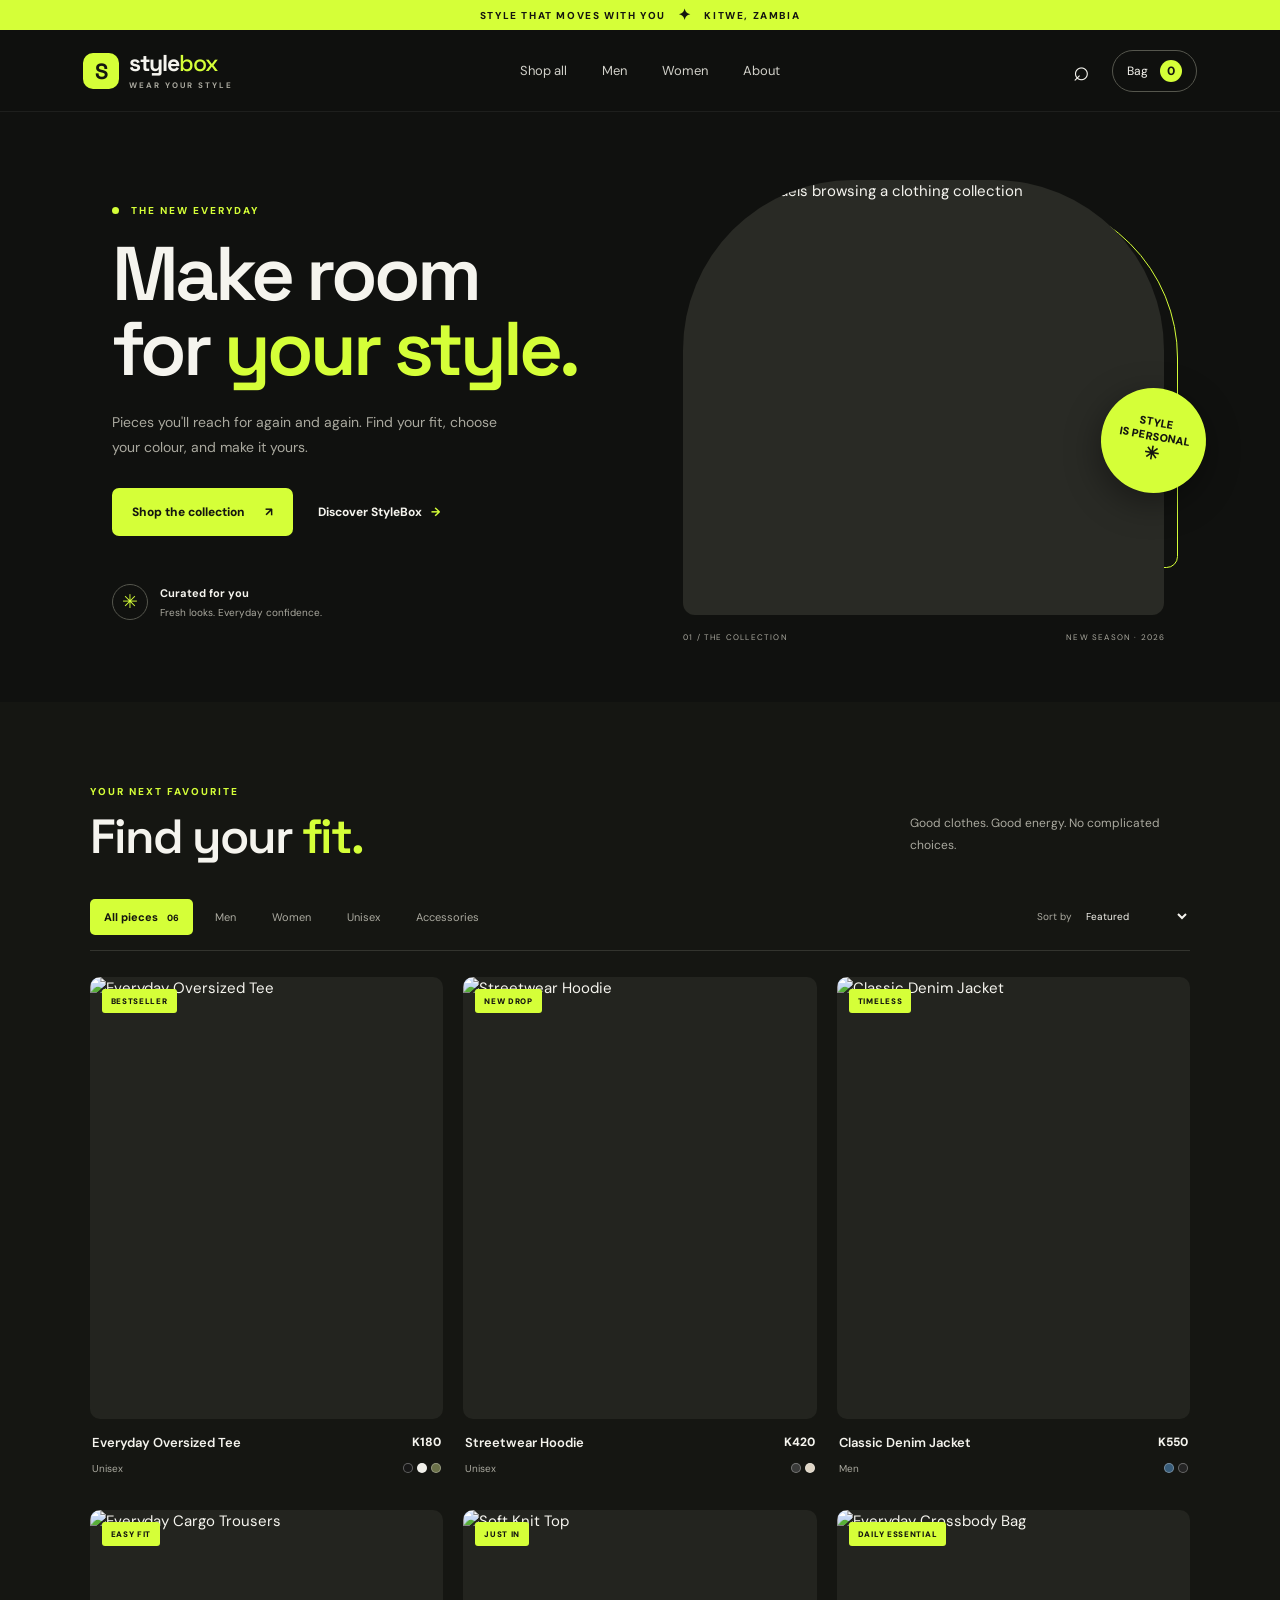
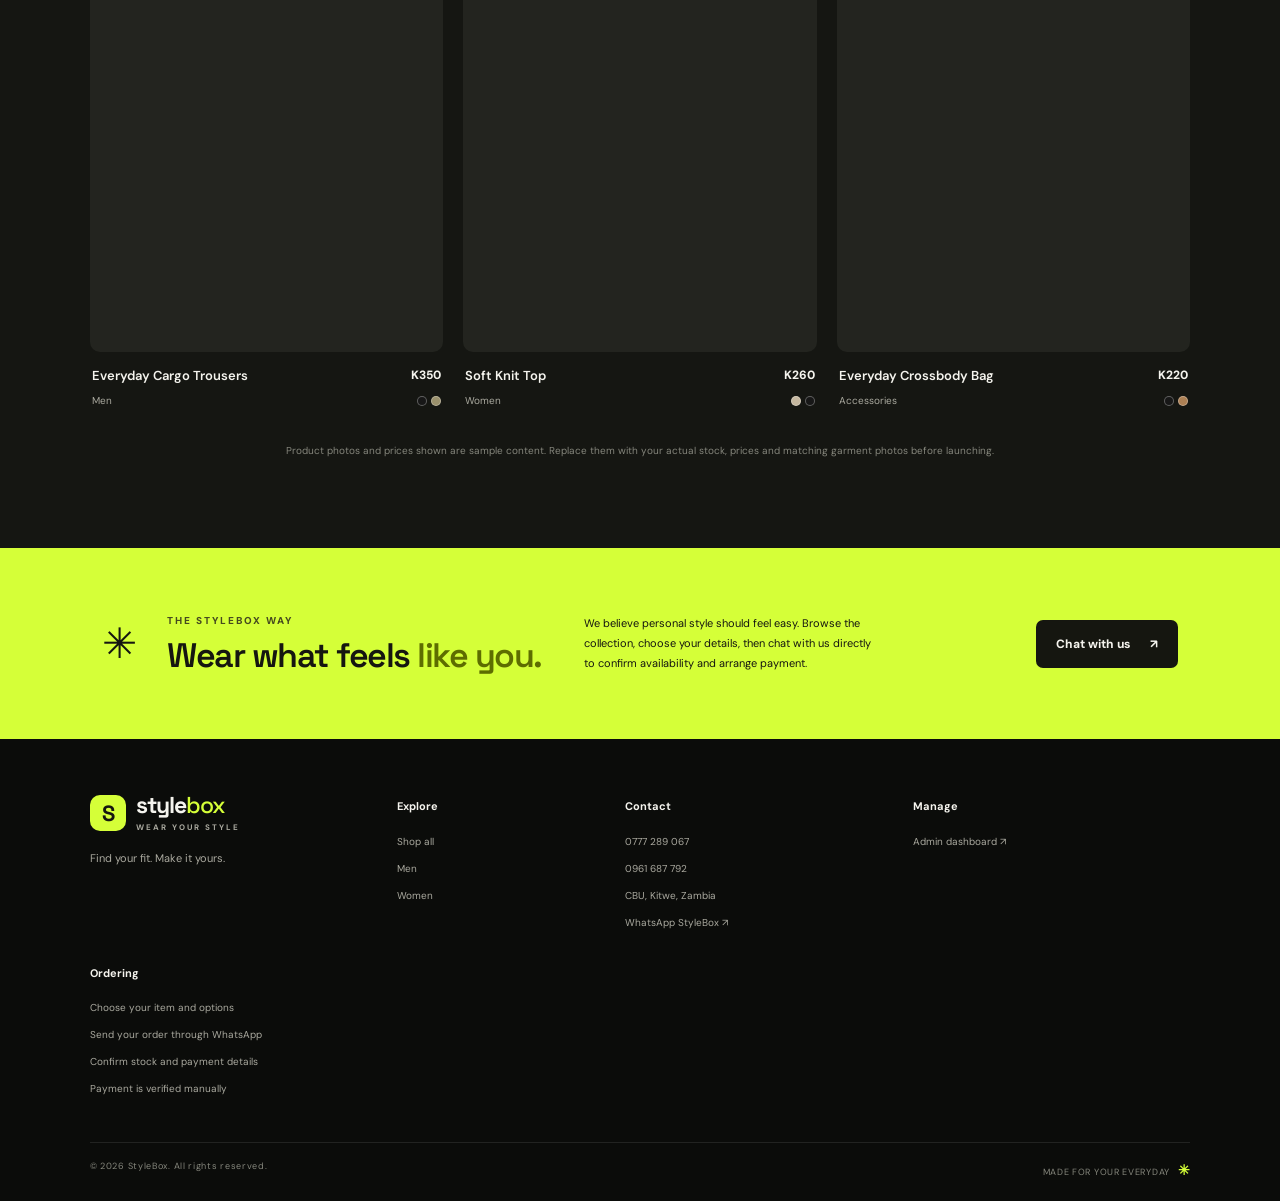
==== index.html @ 1f0d85d8 "Add files via upload" ====
<!DOCTYPE html>
<html lang="en">
<head>
  <meta charset="UTF-8" />
  <meta name="viewport" content="width=device-width, initial-scale=1.0" />
  <meta name="theme-color" content="#10110f" />
  <meta name="description" content="StyleBox — everyday style, carefully selected. Shop clothing in Kitwe, Zambia." />
  <title>StyleBox | Wear Your Style</title>
  <link rel="preconnect" href="https://fonts.googleapis.com" />
  <link rel="preconnect" href="https://fonts.gstatic.com" crossorigin />
  <link href="https://fonts.googleapis.com/css2?family=DM+Sans:wght@400;500;600;700&family=Space+Grotesk:wght@500;600;700&display=swap" rel="stylesheet" />
  <link rel="stylesheet" href="style.css" />
</head>
<body>
  <div class="announcement">STYLE THAT MOVES WITH YOU <span>✦</span> KITWE, ZAMBIA</div>
  <header class="site-header">
    <a class="brand" href="#home" aria-label="StyleBox home"><span class="brand-mark">S</span><span>style<span class="brand-light">box</span><small>WEAR YOUR STYLE</small></span></a>
    <nav class="desktop-nav" aria-label="Main navigation">
      <a href="#shop">Shop all</a><a href="#shop" data-nav-category="Men">Men</a><a href="#shop" data-nav-category="Women">Women</a><a href="#about">About</a>
    </nav>
    <div class="header-actions"><button class="icon-button search-toggle" id="searchToggle" aria-label="Search products">⌕</button><button class="cart-button" id="openCart" aria-label="Open shopping cart">Bag <span id="cartCount">0</span></button><button class="menu-toggle" id="menuToggle" aria-label="Open menu">☰</button></div>
  </header>
  <nav class="mobile-nav" id="mobileNav"><a href="#shop">Shop all</a><a href="#shop" data-nav-category="Men">Men</a><a href="#shop" data-nav-category="Women">Women</a><a href="#about">About</a></nav>

  <main>
    <section class="hero" id="home">
      <div class="hero-copy"><p class="eyebrow"><span></span> THE NEW EVERYDAY</p><h1>Make room<br />for <em>your style.</em></h1><p class="hero-description">Pieces you'll reach for again and again. Find your fit, choose your colour, and make it yours.</p><div class="hero-actions"><a class="button button-primary" href="#shop">Shop the collection <span>↗</span></a><a class="text-link" href="#about">Discover StyleBox <span>→</span></a></div><div class="hero-note"><span class="note-icon">✳</span><span><strong>Curated for you</strong><small>Fresh looks. Everyday confidence.</small></span></div></div>
      <div class="hero-art"><div class="hero-image-main"><img src="https://images.unsplash.com/photo-1483985988355-763728e1935b?auto=format&fit=crop&w=1100&q=85" alt="Fashion models browsing a clothing collection" /></div><div class="hero-sticker">STYLE<br />IS PERSONAL <span>✳</span></div><div class="hero-caption"><span>01 / THE COLLECTION</span><span>NEW SEASON · 2026</span></div></div>
    </section>

    <section class="shop-section section-wrap" id="shop">
      <div class="section-heading"><div><p class="eyebrow">YOUR NEXT FAVOURITE</p><h2>Find your <em>fit.</em></h2></div><p class="section-subtitle">Good clothes. Good energy. No complicated choices.</p></div>
      <div class="shop-tools"><div class="filter-list" id="categoryFilters"><button class="filter-chip active" data-category="All">All pieces <span id="allCount">06</span></button><button class="filter-chip" data-category="Men">Men</button><button class="filter-chip" data-category="Women">Women</button><button class="filter-chip" data-category="Unisex">Unisex</button><button class="filter-chip" data-category="Accessories">Accessories</button></div><label class="sort-control">Sort by <select id="sortSelect"><option value="featured">Featured</option><option value="price-low">Price: low to high</option><option value="price-high">Price: high to low</option><option value="name">Name: A–Z</option></select></label></div>
      <div class="search-panel" id="searchPanel" hidden><label for="searchInput">Search the collection</label><input id="searchInput" type="search" placeholder="Try hoodie, shirt, trousers…" /><button id="closeSearch" class="text-link">Close ×</button></div>
      <div class="products-grid" id="productsGrid" aria-live="polite"></div>
      <div class="empty-state" id="emptyState" hidden><span>⌕</span><h3>No pieces found</h3><p>Try a different search or category.</p><button class="button button-secondary" id="resetFilters">Show all products</button></div>
      <p class="sample-note">Product photos and prices shown are sample content. Replace them with your actual stock, prices and matching garment photos before launching.</p>
    </section>

    <section class="feature-band" id="about"><div class="feature-symbol">✳</div><div><p class="eyebrow">THE STYLEBOX WAY</p><h2>Wear what feels <em>like you.</em></h2></div><p>We believe personal style should feel easy. Browse the collection, choose your details, then chat with us directly to confirm availability and arrange payment.</p><a href="https://wa.me/260777289067" target="_blank" rel="noopener" class="button button-light">Chat with us <span>↗</span></a></section>
  </main>

  <footer class="site-footer"><div class="footer-top"><div><a class="brand footer-brand" href="#home"><span class="brand-mark">S</span><span>style<span class="brand-light">box</span><small>WEAR YOUR STYLE</small></span></a><p class="footer-tagline">Find your fit. Make it yours.</p></div><div class="footer-column"><h3>Explore</h3><a href="#shop">Shop all</a><a href="#shop" data-nav-category="Men">Men</a><a href="#shop" data-nav-category="Women">Women</a></div><div class="footer-column"><h3>Contact</h3><a href="tel:0777289067">0777 289 067</a><a href="tel:0961687792">0961 687 792</a><span>CBU, Kitwe, Zambia</span><a href="https://wa.me/260777289067" target="_blank" rel="noopener">WhatsApp StyleBox ↗</a></div><div class="footer-column"><h3>Manage</h3><a href="admin.html">Admin dashboard ↗</a></div><div class="footer-column"><h3>Ordering</h3><span>Choose your item and options</span><span>Send your order through WhatsApp</span><span>Confirm stock and payment details</span><span>Payment is verified manually</span></div></div><div class="footer-bottom"><span>© <span id="year"></span> StyleBox. All rights reserved.</span><span>MADE FOR YOUR EVERYDAY <b>✳</b></span></div></footer>

  <div class="modal-backdrop" id="productBackdrop" hidden></div>
  <section class="product-modal" id="productModal" role="dialog" aria-modal="true" aria-labelledby="modalProductName" hidden>
    <button class="modal-close" id="closeProduct" aria-label="Close product details">×</button>
    <div class="modal-gallery"><div class="gallery-main"><img id="mainProductImage" src="" alt="" /></div><div class="gallery-thumbnails" id="galleryThumbnails"></div></div>
    <div class="modal-details"><p class="eyebrow" id="modalCategory">STYLEBOX COLLECTION</p><h2 id="modalProductName">Product name</h2><p class="modal-price" id="modalProductPrice">K0</p><p class="modal-description" id="modalProductDescription"></p><div class="option-group"><div class="option-heading"><span>Colour</span><strong id="selectedColourLabel"></strong></div><div class="colour-options" id="colourOptions"></div></div><div class="option-group"><div class="option-heading"><span>Size</span><strong id="selectedSizeLabel"></strong></div><div class="size-options" id="sizeOptions"></div></div><div class="option-group"><div class="option-heading"><span>Quantity</span><strong>Choose quantity</strong></div><div class="quantity-control"><button id="quantityMinus" aria-label="Decrease quantity">−</button><span id="quantityValue">1</span><button id="quantityPlus" aria-label="Increase quantity">+</button></div></div><button class="button button-primary add-to-cart" id="addToCart">Add to bag <span>＋</span></button><p class="detail-help">Need help with sizing or stock? You can confirm details with us on WhatsApp before paying.</p></div>
  </section>

  <div class="cart-backdrop" id="cartBackdrop" hidden></div><aside class="cart-drawer" id="cartDrawer" aria-labelledby="cartTitle" aria-modal="true" role="dialog" hidden><div class="cart-header"><div><p class="eyebrow">YOUR PICKS</p><h2 id="cartTitle">Your bag <span id="drawerCartCount">(0)</span></h2></div><button class="modal-close" id="closeCart" aria-label="Close cart">×</button></div><div class="cart-items" id="cartItems"></div><div class="cart-empty" id="cartEmpty"><span>🛍</span><h3>Your bag is waiting</h3><p>Find something that feels like you.</p><button class="button button-secondary" id="continueShopping">Explore collection</button></div><div class="cart-summary" id="cartSummary" hidden><div class="summary-row"><span>Subtotal</span><strong id="cartSubtotal">K0</strong></div><p>Delivery fees, stock and final amount will be confirmed with you on WhatsApp.</p><button class="button button-primary checkout-button" id="checkoutButton">Checkout on WhatsApp <span>↗</span></button><button class="text-link clear-cart" id="clearCart">Clear bag</button></div></aside>
  <div class="toast" id="toast" role="status" aria-live="polite"></div>
  <script src="https://cdn.jsdelivr.net/npm/@supabase/supabase-js@2"></script>
  <script src="config.js"></script>
  <script src="script.js"></script>
</body>
</html>
---- style.css ----
:root{--bg:#10110f;--panel:#191a17;--panel2:#20211d;--text:#f5f4ee;--muted:#aaa99f;--line:#33342e;--lime:#d5ff38;--ink:#151610;--radius:18px;--font:'DM Sans',sans-serif;--display:'Space Grotesk',sans-serif}*{box-sizing:border-box}html{scroll-behavior:smooth;scroll-padding-top:90px}body{margin:0;background:var(--bg);color:var(--text);font-family:var(--font);font-size:15px;line-height:1.5}body.no-scroll{overflow:hidden}button,input,select{font:inherit}button,a,select{-webkit-tap-highlight-color:transparent}button{cursor:pointer}a{color:inherit;text-decoration:none}.announcement{height:30px;background:var(--lime);color:var(--ink);display:flex;align-items:center;justify-content:center;gap:12px;font-size:10px;font-weight:800;letter-spacing:1.6px}.announcement span{font-size:15px}.site-header{height:82px;padding:0 6.5%;display:flex;align-items:center;justify-content:space-between;border-bottom:1px solid #ffffff10;position:sticky;top:0;background:#10110ff2;backdrop-filter:blur(16px);z-index:20}.brand{display:flex;align-items:center;gap:10px;font-family:var(--display);font-size:23px;font-weight:700;letter-spacing:-1px;line-height:1}.brand-mark{width:36px;height:36px;display:grid;place-items:center;background:var(--lime);color:var(--ink);border-radius:10px;font-size:22px}.brand-light{font-weight:500;color:var(--lime)}.brand small{display:block;font:700 8px var(--font);letter-spacing:2px;color:var(--muted);margin-top:5px}.desktop-nav{display:flex;align-items:center;gap:35px;font-size:13px;color:#d1d0c9}.desktop-nav a:hover,.footer-column a:hover{color:var(--lime)}.header-actions{display:flex;align-items:center;gap:16px}.icon-button,.menu-toggle{border:0;background:none;color:var(--text);font-size:28px}.cart-button{display:flex;align-items:center;gap:12px;background:transparent;color:var(--text);border:1px solid #55564d;border-radius:50px;padding:9px 14px;font-size:12px}.cart-button span{display:grid;place-items:center;width:22px;height:22px;background:var(--lime);color:var(--ink);border-radius:50%;font-weight:800}.menu-toggle{display:none}.mobile-nav{display:none}.hero{min-height:590px;padding:65px 8% 56px;display:grid;grid-template-columns:1fr 1fr;gap:8%;align-items:center;overflow:hidden}.hero-copy{padding-left:2%}.eyebrow{font-size:10px;letter-spacing:2px;font-weight:800;color:var(--lime);margin:0 0 18px}.eyebrow>span{display:inline-block;width:7px;height:7px;background:var(--lime);border-radius:50%;margin-right:8px}.hero h1,.section-heading h2,.feature-band h2{font:600 clamp(46px,6vw,76px)/.99 var(--display);letter-spacing:-4px;margin:0}.hero h1 em,.section-heading h2 em,.feature-band h2 em{font-style:normal;color:var(--lime)}.hero-description{color:var(--muted);font-size:14px;max-width:400px;line-height:1.8;margin:24px 0 28px}.hero-actions{display:flex;align-items:center;gap:25px;flex-wrap:wrap}.button{display:inline-flex;align-items:center;justify-content:center;gap:20px;padding:14px 19px;border-radius:7px;border:1px solid transparent;font-size:12px;font-weight:800;transition:transform .2s,background .2s;color:var(--ink)}.button:hover{transform:translateY(-2px)}.button-primary{background:var(--lime);color:var(--ink)}.button-primary:hover{background:#e3ff83}.button-secondary{border-color:#5c5d53;color:var(--text);background:transparent}.text-link{font-size:12px;font-weight:700;color:var(--text)}.text-link span{color:var(--lime);margin-left:6px}.hero-note{display:flex;align-items:center;gap:12px;margin-top:48px}.note-icon{width:36px;height:36px;border:1px solid #55564d;border-radius:50%;display:grid;place-items:center;color:var(--lime);font-size:19px}.hero-note strong,.hero-note small{display:block}.hero-note strong{font-size:11px}.hero-note small{font-size:10px;color:var(--muted);margin-top:3px}.hero-art{position:relative;max-width:510px;justify-self:center;width:100%;padding:0 14px 28px 0}.hero-image-main{height:435px;border-radius:170px 170px 12px 12px;overflow:hidden;background:#292a25}.hero-image-main img{width:100%;height:100%;object-fit:cover;object-position:center 30%;filter:saturate(.82)}.hero-art:before{content:'';position:absolute;width:65%;height:80%;border:1px solid var(--lime);border-radius:170px 170px 12px 12px;right:0;top:16px;z-index:-1}.hero-sticker{position:absolute;right:-28px;top:45%;background:var(--lime);color:var(--ink);width:105px;height:105px;border-radius:50%;display:grid;place-content:center;text-align:center;font-size:11px;line-height:1.3;font-weight:900;transform:rotate(10deg);box-shadow:0 10px 35px #0006}.hero-sticker span{font-size:18px}.hero-caption{position:absolute;bottom:0;left:0;right:12px;display:flex;justify-content:space-between;font-size:8px;letter-spacing:1.2px;color:var(--muted)}.section-wrap{padding:82px 7% 90px}.shop-section{background:#151612}.section-heading{display:flex;align-items:end;justify-content:space-between;gap:25px}.section-heading .eyebrow{margin-bottom:14px}.section-heading h2,.feature-band h2{font-size:48px;letter-spacing:-2px}.section-subtitle{max-width:280px;color:var(--muted);font-size:12px;line-height:1.8;margin-bottom:4px}.shop-tools{display:flex;align-items:center;justify-content:space-between;gap:20px;margin:38px 0 26px;padding-bottom:15px;border-bottom:1px solid var(--line)}.filter-list{display:flex;gap:8px;flex-wrap:wrap}.filter-chip{border:1px solid transparent;background:transparent;color:var(--muted);padding:9px 13px;border-radius:5px;font-size:11px}.filter-chip.active,.filter-chip:hover{background:var(--lime);color:var(--ink);font-weight:800}.filter-chip span{margin-left:6px;font-size:9px}.sort-control{font-size:10px;color:var(--muted);white-space:nowrap}.sort-control select{background:transparent;color:var(--text);border:0;padding:7px;outline:none;max-width:150px}.sort-control option{background:var(--panel)}.search-panel{display:flex;align-items:center;gap:12px;margin:0 0 24px;padding:14px;background:var(--panel);border-radius:8px}.search-panel label{font-size:11px;color:var(--muted)}.search-panel input{flex:1;min-width:0;background:transparent;border:0;border-bottom:1px solid var(--line);padding:9px;color:var(--text);outline:none}.products-grid{display:grid;grid-template-columns:repeat(3,minmax(0,1fr));gap:34px 20px}.product-card{min-width:0;cursor:pointer;outline:none}.product-image-wrap{position:relative;aspect-ratio:4/5;background:#23241f;border-radius:10px;overflow:hidden}.product-image-wrap img{width:100%;height:100%;object-fit:cover;transition:transform .5s;display:block}.product-card:hover .product-image-wrap img,.product-card:focus-visible .product-image-wrap img{transform:scale(1.04)}.product-tag{position:absolute;top:12px;left:12px;background:var(--lime);color:var(--ink);padding:6px 9px;font-size:8px;letter-spacing:.7px;font-weight:900;border-radius:3px}.quick-add{position:absolute;bottom:12px;left:12px;right:12px;padding:11px;border:0;background:#10110fee;color:var(--text);border-radius:5px;font-size:11px;font-weight:800;opacity:0;transform:translateY(8px);transition:.2s}.product-card:hover .quick-add,.product-card:focus-visible .quick-add{opacity:1;transform:none}.product-info{padding:14px 2px 0}.product-title-line{display:flex;align-items:start;justify-content:space-between;gap:12px}.product-title-line h3{font-size:13px;font-weight:600;margin:0}.product-price{font-size:12px;font-weight:800;white-space:nowrap}.product-meta{display:flex;align-items:center;justify-content:space-between;color:var(--muted);font-size:10px;margin-top:8px}.swatch-preview{display:flex;gap:4px}.mini-swatch{width:10px;height:10px;border-radius:50%;border:1px solid #ffffff50}.sample-note{font-size:10px;color:#85867c;text-align:center;margin:35px 0 0}.empty-state{text-align:center;padding:70px 10px}.empty-state>span{font-size:38px;color:var(--lime)}.empty-state h3{margin:10px 0 0}.empty-state p{color:var(--muted);font-size:12px}.feature-band{padding:55px 8%;display:grid;grid-template-columns:auto 1.1fr 1.2fr auto;align-items:center;gap:30px;background:var(--lime);color:var(--ink)}.feature-symbol{font-size:42px}.feature-band .eyebrow{color:#464b1f;margin-bottom:10px}.feature-band h2{font-size:34px;line-height:1.08;letter-spacing:-1.5px}.feature-band h2 em{color:#5d6d00}.feature-band>p{font-size:11px;line-height:1.8;max-width:300px}.button-light{background:var(--ink);color:var(--text);white-space:nowrap}.site-footer{padding:55px 7% 20px;background:#0b0c0a}.footer-top{display:grid;grid-template-columns:1.4fr 1fr 1.3fr 1.4fr;gap:30px;padding-bottom:45px}.footer-tagline{font-size:11px;color:var(--muted);margin-top:18px}.footer-column{display:flex;flex-direction:column;align-items:flex-start;gap:10px}.footer-column h3{font-size:11px;margin:4px 0 8px}.footer-column a,.footer-column span{font-size:10px;color:var(--muted);line-height:1.7}.footer-bottom{border-top:1px solid #ffffff18;padding-top:17px;display:flex;justify-content:space-between;gap:12px;font-size:9px;color:#85867c;letter-spacing:.7px}.footer-bottom b{color:var(--lime);font-size:14px;margin-left:5px}.modal-backdrop,.cart-backdrop{position:fixed;inset:0;background:#000b;backdrop-filter:blur(4px);z-index:40}.product-modal{position:fixed;z-index:41;top:50%;left:50%;transform:translate(-50%,-50%);width:min(930px,calc(100% - 34px));max-height:90vh;overflow:auto;display:grid;grid-template-columns:1fr .9fr;gap:35px;padding:28px;background:var(--panel);border:1px solid #ffffff16;border-radius:15px;box-shadow:0 25px 100px #0009}.modal-close{width:34px;height:34px;border:1px solid var(--line);border-radius:50%;background:#11120f;color:var(--text);font-size:23px;display:grid;place-items:center;line-height:1}.product-modal>.modal-close{position:absolute;right:14px;top:14px;z-index:2}.modal-gallery{min-width:0}.gallery-main{height:420px;border-radius:8px;overflow:hidden;background:#262720}.gallery-main img{width:100%;height:100%;object-fit:cover}.gallery-thumbnails{display:flex;gap:8px;margin-top:10px;overflow:auto}.gallery-thumb{width:65px;height:76px;flex:0 0 auto;border:2px solid transparent;padding:0;border-radius:5px;overflow:hidden;background:#252620}.gallery-thumb.active{border-color:var(--lime)}.gallery-thumb img{width:100%;height:100%;object-fit:cover}.modal-details{padding:22px 8px 10px 0}.modal-details .eyebrow{margin-bottom:12px}.modal-details h2{font:600 31px/1.1 var(--display);letter-spacing:-1px;margin:0 35px 10px 0}.modal-price{font-size:19px;font-weight:800;margin:0 0 14px}.modal-description{font-size:11px;line-height:1.8;color:var(--muted);margin-bottom:24px}.option-group{margin:20px 0}.option-heading{display:flex;justify-content:space-between;gap:10px;margin-bottom:10px;font-size:11px}.option-heading strong{font-size:10px;color:var(--muted);font-weight:500}.colour-options,.size-options{display:flex;gap:8px;flex-wrap:wrap}.colour-choice{width:30px;height:30px;border-radius:50%;border:2px solid var(--panel);outline:1px solid transparent;position:relative}.colour-choice.active{outline-color:var(--lime)}.colour-choice.active:after{content:'✓';position:absolute;inset:0;display:grid;place-items:center;font-size:12px;color:white;text-shadow:0 1px 3px #000}.size-choice{min-width:39px;height:35px;padding:0 9px;border:1px solid var(--line);border-radius:4px;background:transparent;color:var(--text);font-size:11px}.size-choice.active,.size-choice:hover{background:var(--lime);color:var(--ink);border-color:var(--lime);font-weight:800}.quantity-control{display:flex;align-items:center;gap:20px;width:max-content;border:1px solid var(--line);border-radius:5px;padding:4px 8px}.quantity-control button{background:transparent;color:var(--text);border:0;width:25px;height:25px;font-size:19px}.quantity-control span{font-size:12px;min-width:14px;text-align:center}.add-to-cart{width:100%;margin-top:6px}.detail-help{font-size:10px;color:var(--muted);line-height:1.7}.cart-backdrop{z-index:44}.cart-drawer{position:fixed;right:0;top:0;bottom:0;z-index:45;width:min(440px,100%);background:var(--panel);display:flex;flex-direction:column;padding:26px 24px;box-shadow:-15px 0 60px #0007}.cart-header{display:flex;align-items:center;justify-content:space-between;padding-bottom:20px;border-bottom:1px solid var(--line)}.cart-header .eyebrow{margin-bottom:5px}.cart-header h2{font:600 25px var(--display);margin:0}.cart-header h2 span{font:400 13px var(--font);color:var(--muted)}.cart-items{overflow:auto;flex:1}.cart-line{display:grid;grid-template-columns:76px 1fr auto;gap:13px;padding:17px 0;border-bottom:1px solid var(--line)}.cart-line img{width:76px;height:92px;object-fit:cover;border-radius:5px;background:#282922}.cart-line h3{font-size:12px;margin:3px 0 5px}.cart-line p{font-size:10px;color:var(--muted);margin:3px 0}.cart-line .line-price{font-size:11px;font-weight:800;white-space:nowrap}.cart-line-controls{display:flex;align-items:center;gap:9px;margin-top:9px}.cart-line-controls button{border:1px solid var(--line);background:transparent;color:var(--text);border-radius:4px;width:24px;height:24px}.cart-line-controls span{font-size:10px}.remove-item{background:none!important;border:0!important;color:#e9a09a!important;text-decoration:underline;font-size:9px!important;width:auto!important}.cart-empty{margin:auto;text-align:center}.cart-empty>span{font-size:38px}.cart-empty h3{margin:10px 0}.cart-empty p{font-size:11px;color:var(--muted);margin-bottom:22px}.cart-summary{border-top:1px solid var(--line);padding-top:18px}.summary-row{display:flex;justify-content:space-between;font-size:13px}.summary-row strong{font-size:16px}.cart-summary>p{font-size:10px;line-height:1.7;color:var(--muted)}.checkout-button{width:100%;margin-top:8px}.clear-cart{display:block;margin:15px auto 0;color:var(--muted)}.toast{position:fixed;z-index:70;bottom:24px;left:50%;transform:translate(-50%,20px);background:var(--lime);color:var(--ink);font-size:12px;font-weight:800;padding:12px 18px;border-radius:6px;opacity:0;pointer-events:none;transition:.25s;box-shadow:0 8px 30px #0005;max-width:calc(100% - 30px);text-align:center}.toast.show{opacity:1;transform:translate(-50%,0)}[hidden]{display:none!important}
@media(min-width:1200px){.products-grid{grid-template-columns:repeat(3,minmax(0,1fr))}.hero{padding-left:max(8%,calc((100vw - 1200px)/2));padding-right:max(8%,calc((100vw - 1200px)/2))}}@media(max-width:900px){.site-header{padding:0 4%}.hero{padding:55px 6%;gap:5%}.hero h1{font-size:59px}.hero-image-main{height:380px}.products-grid{grid-template-columns:repeat(2,minmax(0,1fr));gap:27px 16px}.feature-band{grid-template-columns:auto 1fr;gap:18px}.feature-band>p{grid-column:2}.feature-band .button{grid-column:2;justify-self:start}.footer-top{grid-template-columns:repeat(2,minmax(0,1fr));row-gap:35px}.product-modal{gap:22px;padding:20px}.gallery-main{height:350px}.modal-details{padding-top:25px}}@media(max-width:640px){.announcement{font-size:8px;letter-spacing:1px}.site-header{height:70px}.desktop-nav{display:none}.menu-toggle{display:block;font-size:22px}.header-actions{gap:10px}.brand{font-size:21px}.brand-mark{width:32px;height:32px}.mobile-nav{position:sticky;top:70px;z-index:19;background:#171814;border-bottom:1px solid var(--line);padding:12px 5%;gap:20px;overflow-x:auto;white-space:nowrap}.mobile-nav.open{display:flex}.mobile-nav a{font-size:12px;color:var(--muted)}.hero{grid-template-columns:1fr;padding:50px 7% 35px;gap:42px}.hero-copy{padding:0}.hero h1{font-size:clamp(53px,14vw,72px);letter-spacing:-3px}.hero-description{font-size:13px;max-width:350px}.hero-note{margin-top:32px}.hero-art{width:90%;max-width:400px}.hero-image-main{height:350px}.hero-sticker{right:-24px;width:86px;height:86px;font-size:9px}.section-wrap{padding:58px 5% 65px}.section-heading{align-items:start;flex-direction:column;gap:12px}.section-heading h2{font-size:43px}.section-subtitle{margin:0}.shop-tools{align-items:flex-start;flex-direction:column;margin-top:28px}.filter-list{gap:4px}.filter-chip{padding:8px 10px;font-size:10px}.sort-control{align-self:flex-end}.products-grid{gap:24px 11px}.product-image-wrap{border-radius:7px}.product-tag{top:7px;left:7px;padding:5px 6px;font-size:7px}.quick-add{opacity:1;transform:none;bottom:7px;left:7px;right:7px;padding:8px;font-size:9px}.product-info{padding-top:10px}.product-title-line{gap:5px;flex-direction:column}.product-title-line h3{font-size:12px}.product-price{font-size:11px}.product-meta{font-size:9px;gap:5px}.feature-band{padding:38px 7%;grid-template-columns:auto 1fr;gap:14px}.feature-symbol{font-size:32px}.feature-band h2{font-size:28px}.feature-band>p{grid-column:1/-1;margin:4px 0}.feature-band .button{grid-column:1/-1}.site-footer{padding:42px 6% 18px}.footer-top{gap:30px 18px}.footer-brand{font-size:21px}.footer-bottom{font-size:8px;flex-direction:column}.product-modal{grid-template-columns:1fr;gap:12px;top:50%;max-height:92vh;padding:16px;width:calc(100% - 20px)}.modal-gallery{padding-top:26px}.gallery-main{height:min(38vh,310px)}.gallery-thumbnails{margin-top:7px}.gallery-thumb{width:52px;height:60px}.modal-details{padding:8px 2px 3px}.modal-details h2{font-size:25px}.modal-description{margin-bottom:15px}.option-group{margin:14px 0}.product-modal>.modal-close{top:10px;right:10px}.search-panel{flex-wrap:wrap}.search-panel label{width:100%}.search-panel input{flex-basis:65%}}@media(prefers-reduced-motion:reduce){*,*::before,*::after{scroll-behavior:auto!important;transition:none!important}}
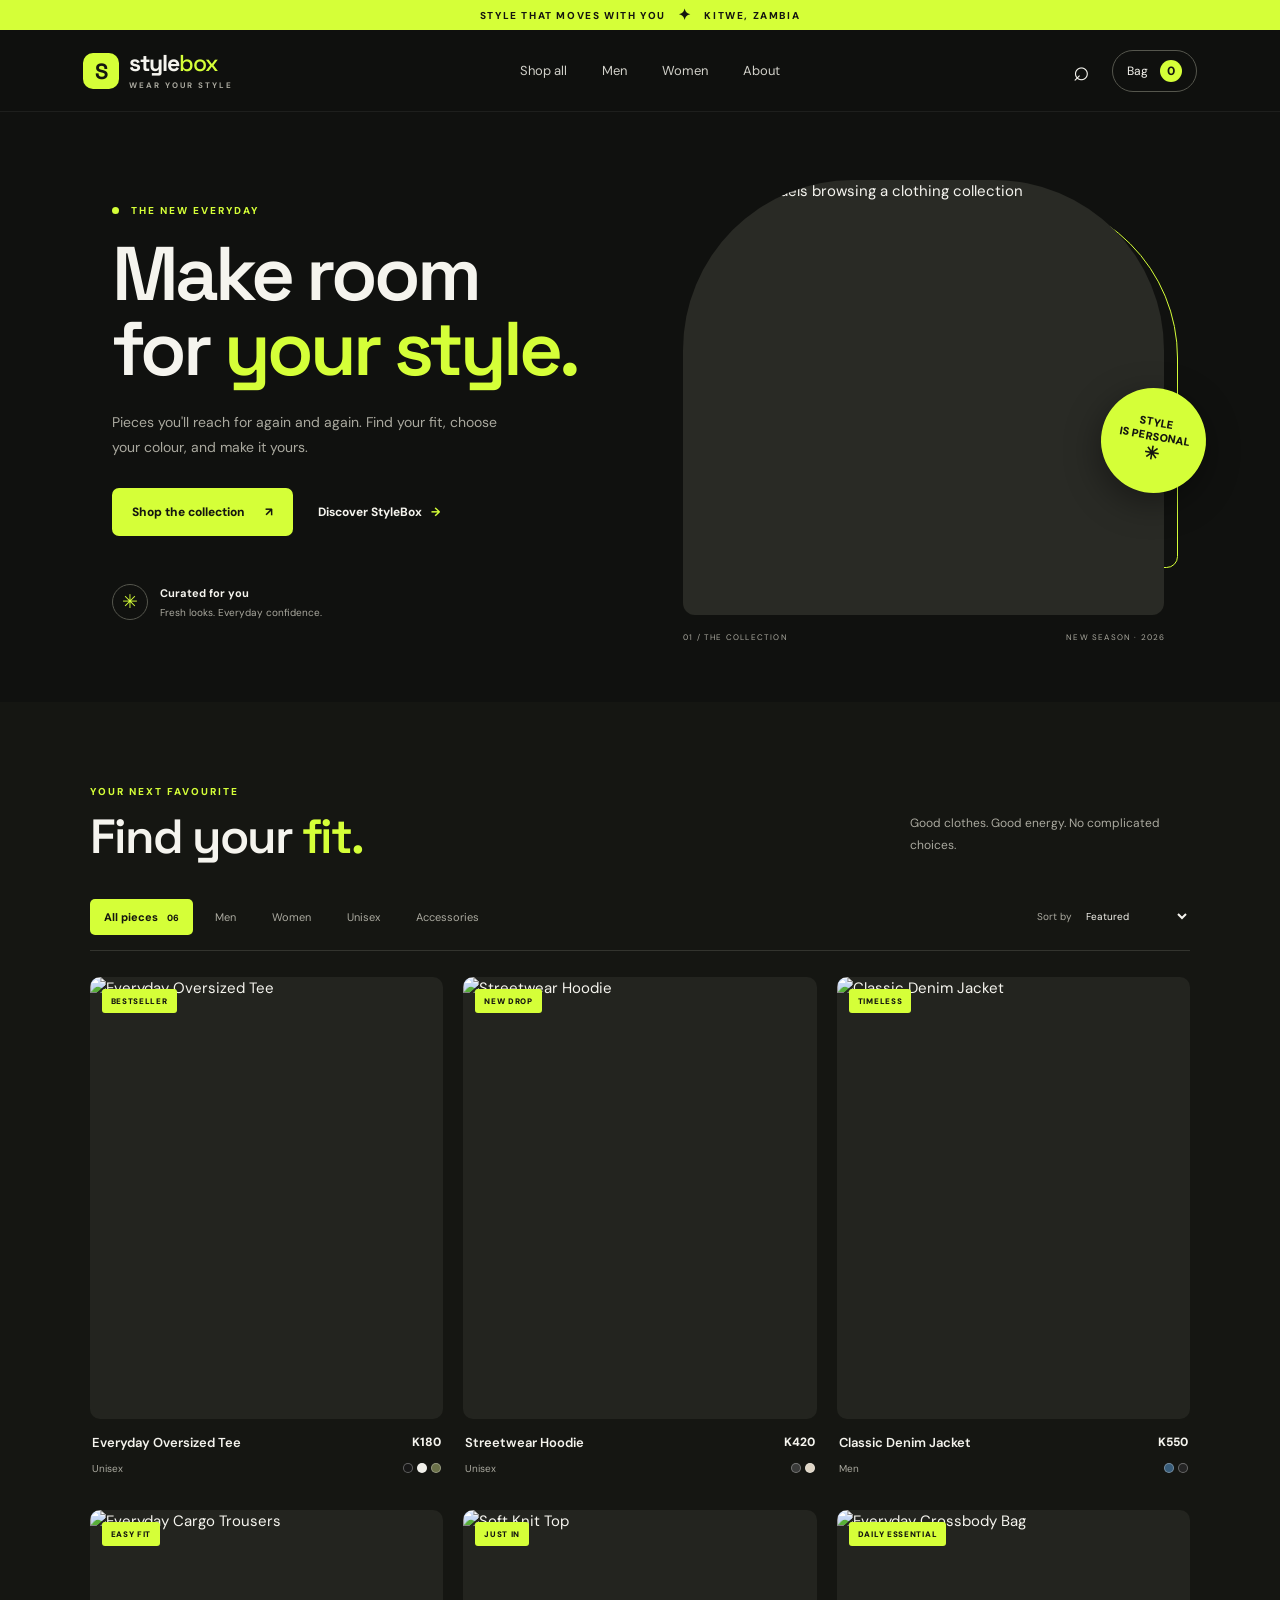
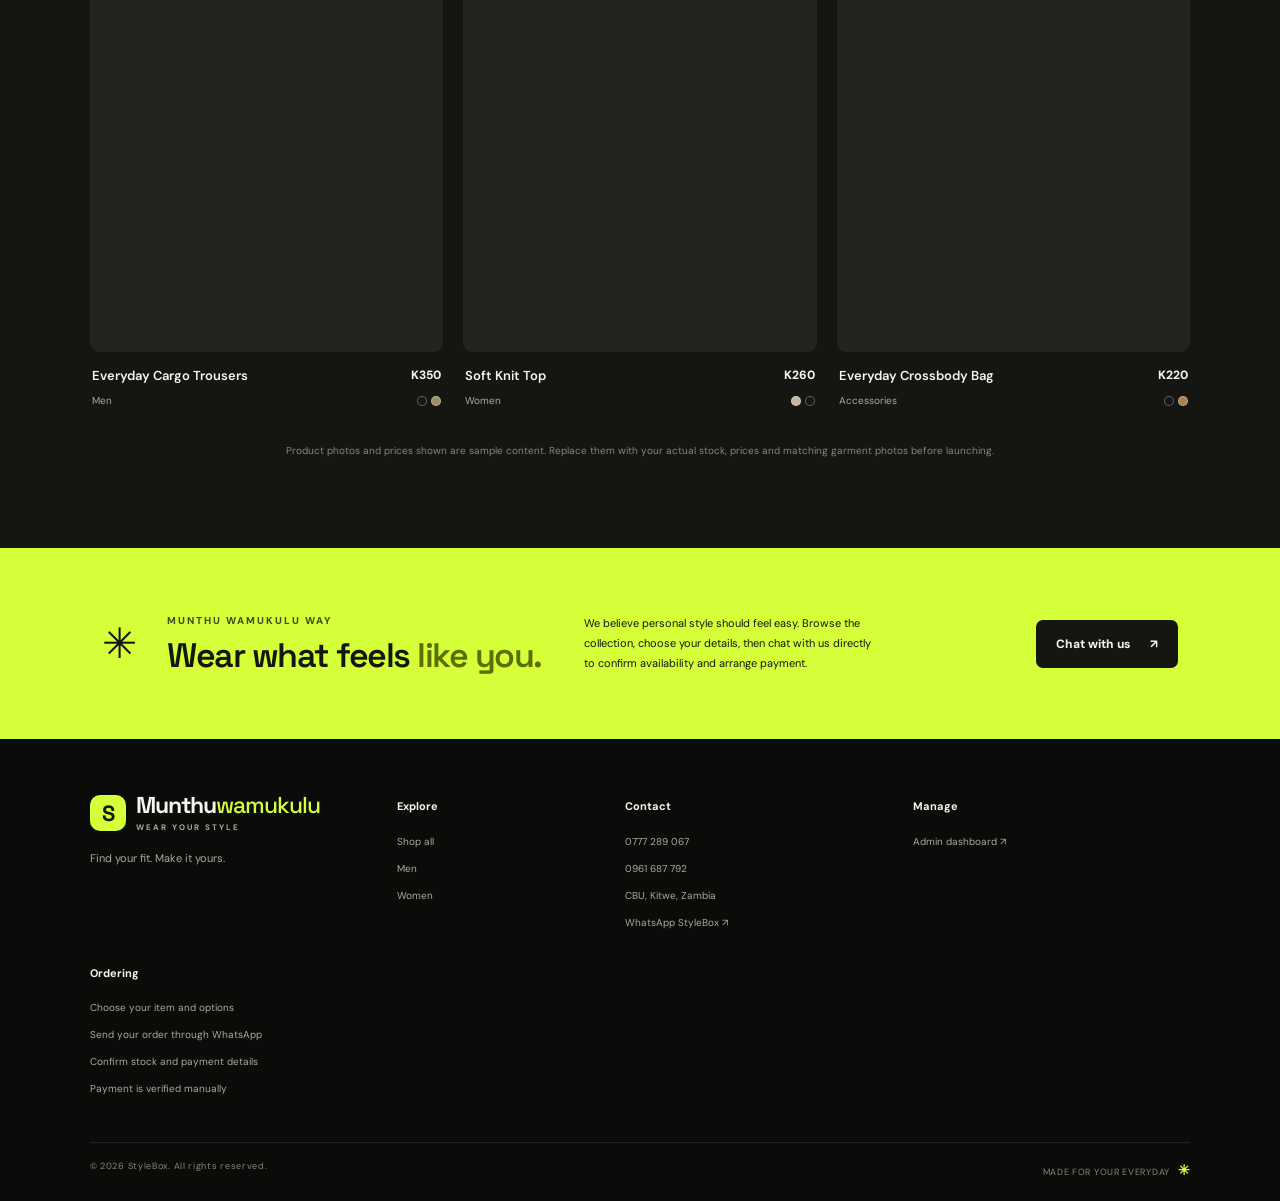
==== commit 2fe25b13: "Update site branding and descriptions" ====
--- a/index.html
+++ b/index.html
@@ -4,8 +4,8 @@
   <meta charset="UTF-8" />
   <meta name="viewport" content="width=device-width, initial-scale=1.0" />
   <meta name="theme-color" content="#10110f" />
-  <meta name="description" content="StyleBox — everyday style, carefully selected. Shop clothing in Kitwe, Zambia." />
-  <title>StyleBox | Wear Your Style</title>
+  <meta name="description" content="Munthu wamukulu — everyday style, carefully selected. Shop clothing in Kitwe, Zambia." />
+  <title>Munthu wamukulu| Wear Your Style</title>
   <link rel="preconnect" href="https://fonts.googleapis.com" />
   <link rel="preconnect" href="https://fonts.gstatic.com" crossorigin />
   <link href="https://fonts.googleapis.com/css2?family=DM+Sans:wght@400;500;600;700&family=Space+Grotesk:wght@500;600;700&display=swap" rel="stylesheet" />
@@ -37,16 +37,16 @@
       <p class="sample-note">Product photos and prices shown are sample content. Replace them with your actual stock, prices and matching garment photos before launching.</p>
     </section>
 
-    <section class="feature-band" id="about"><div class="feature-symbol">✳</div><div><p class="eyebrow">THE STYLEBOX WAY</p><h2>Wear what feels <em>like you.</em></h2></div><p>We believe personal style should feel easy. Browse the collection, choose your details, then chat with us directly to confirm availability and arrange payment.</p><a href="https://wa.me/260777289067" target="_blank" rel="noopener" class="button button-light">Chat with us <span>↗</span></a></section>
+    <section class="feature-band" id="about"><div class="feature-symbol">✳</div><div><p class="eyebrow">MUNTHU WAMUKULU WAY</p><h2>Wear what feels <em>like you.</em></h2></div><p>We believe personal style should feel easy. Browse the collection, choose your details, then chat with us directly to confirm availability and arrange payment.</p><a href="https://wa.me/260777289067" target="_blank" rel="noopener" class="button button-light">Chat with us <span>↗</span></a></section>
   </main>
 
-  <footer class="site-footer"><div class="footer-top"><div><a class="brand footer-brand" href="#home"><span class="brand-mark">S</span><span>style<span class="brand-light">box</span><small>WEAR YOUR STYLE</small></span></a><p class="footer-tagline">Find your fit. Make it yours.</p></div><div class="footer-column"><h3>Explore</h3><a href="#shop">Shop all</a><a href="#shop" data-nav-category="Men">Men</a><a href="#shop" data-nav-category="Women">Women</a></div><div class="footer-column"><h3>Contact</h3><a href="tel:0777289067">0777 289 067</a><a href="tel:0961687792">0961 687 792</a><span>CBU, Kitwe, Zambia</span><a href="https://wa.me/260777289067" target="_blank" rel="noopener">WhatsApp StyleBox ↗</a></div><div class="footer-column"><h3>Manage</h3><a href="admin.html">Admin dashboard ↗</a></div><div class="footer-column"><h3>Ordering</h3><span>Choose your item and options</span><span>Send your order through WhatsApp</span><span>Confirm stock and payment details</span><span>Payment is verified manually</span></div></div><div class="footer-bottom"><span>© <span id="year"></span> StyleBox. All rights reserved.</span><span>MADE FOR YOUR EVERYDAY <b>✳</b></span></div></footer>
+  <footer class="site-footer"><div class="footer-top"><div><a class="brand footer-brand" href="#home"><span class="brand-mark">S</span><span>Munthu<span class="brand-light">wamukulu</span><small>WEAR YOUR STYLE</small></span></a><p class="footer-tagline">Find your fit. Make it yours.</p></div><div class="footer-column"><h3>Explore</h3><a href="#shop">Shop all</a><a href="#shop" data-nav-category="Men">Men</a><a href="#shop" data-nav-category="Women">Women</a></div><div class="footer-column"><h3>Contact</h3><a href="tel:0777289067">0777 289 067</a><a href="tel:0961687792">0961 687 792</a><span>CBU, Kitwe, Zambia</span><a href="https://wa.me/260777289067" target="_blank" rel="noopener">WhatsApp StyleBox ↗</a></div><div class="footer-column"><h3>Manage</h3><a href="admin.html">Admin dashboard ↗</a></div><div class="footer-column"><h3>Ordering</h3><span>Choose your item and options</span><span>Send your order through WhatsApp</span><span>Confirm stock and payment details</span><span>Payment is verified manually</span></div></div><div class="footer-bottom"><span>© <span id="year"></span> StyleBox. All rights reserved.</span><span>MADE FOR YOUR EVERYDAY <b>✳</b></span></div></footer>
 
   <div class="modal-backdrop" id="productBackdrop" hidden></div>
   <section class="product-modal" id="productModal" role="dialog" aria-modal="true" aria-labelledby="modalProductName" hidden>
     <button class="modal-close" id="closeProduct" aria-label="Close product details">×</button>
     <div class="modal-gallery"><div class="gallery-main"><img id="mainProductImage" src="" alt="" /></div><div class="gallery-thumbnails" id="galleryThumbnails"></div></div>
-    <div class="modal-details"><p class="eyebrow" id="modalCategory">STYLEBOX COLLECTION</p><h2 id="modalProductName">Product name</h2><p class="modal-price" id="modalProductPrice">K0</p><p class="modal-description" id="modalProductDescription"></p><div class="option-group"><div class="option-heading"><span>Colour</span><strong id="selectedColourLabel"></strong></div><div class="colour-options" id="colourOptions"></div></div><div class="option-group"><div class="option-heading"><span>Size</span><strong id="selectedSizeLabel"></strong></div><div class="size-options" id="sizeOptions"></div></div><div class="option-group"><div class="option-heading"><span>Quantity</span><strong>Choose quantity</strong></div><div class="quantity-control"><button id="quantityMinus" aria-label="Decrease quantity">−</button><span id="quantityValue">1</span><button id="quantityPlus" aria-label="Increase quantity">+</button></div></div><button class="button button-primary add-to-cart" id="addToCart">Add to bag <span>＋</span></button><p class="detail-help">Need help with sizing or stock? You can confirm details with us on WhatsApp before paying.</p></div>
+    <div class="modal-details"><p class="eyebrow" id="modalCategory">MUNTHU WAMUKULU COLLECTION</p><h2 id="modalProductName">Product name</h2><p class="modal-price" id="modalProductPrice">K0</p><p class="modal-description" id="modalProductDescription"></p><div class="option-group"><div class="option-heading"><span>Colour</span><strong id="selectedColourLabel"></strong></div><div class="colour-options" id="colourOptions"></div></div><div class="option-group"><div class="option-heading"><span>Size</span><strong id="selectedSizeLabel"></strong></div><div class="size-options" id="sizeOptions"></div></div><div class="option-group"><div class="option-heading"><span>Quantity</span><strong>Choose quantity</strong></div><div class="quantity-control"><button id="quantityMinus" aria-label="Decrease quantity">−</button><span id="quantityValue">1</span><button id="quantityPlus" aria-label="Increase quantity">+</button></div></div><button class="button button-primary add-to-cart" id="addToCart">Add to bag <span>＋</span></button><p class="detail-help">Need help with sizing or stock? You can confirm details with us on WhatsApp before paying.</p></div>
   </section>
 
   <div class="cart-backdrop" id="cartBackdrop" hidden></div><aside class="cart-drawer" id="cartDrawer" aria-labelledby="cartTitle" aria-modal="true" role="dialog" hidden><div class="cart-header"><div><p class="eyebrow">YOUR PICKS</p><h2 id="cartTitle">Your bag <span id="drawerCartCount">(0)</span></h2></div><button class="modal-close" id="closeCart" aria-label="Close cart">×</button></div><div class="cart-items" id="cartItems"></div><div class="cart-empty" id="cartEmpty"><span>🛍</span><h3>Your bag is waiting</h3><p>Find something that feels like you.</p><button class="button button-secondary" id="continueShopping">Explore collection</button></div><div class="cart-summary" id="cartSummary" hidden><div class="summary-row"><span>Subtotal</span><strong id="cartSubtotal">K0</strong></div><p>Delivery fees, stock and final amount will be confirmed with you on WhatsApp.</p><button class="button button-primary checkout-button" id="checkoutButton">Checkout on WhatsApp <span>↗</span></button><button class="text-link clear-cart" id="clearCart">Clear bag</button></div></aside>
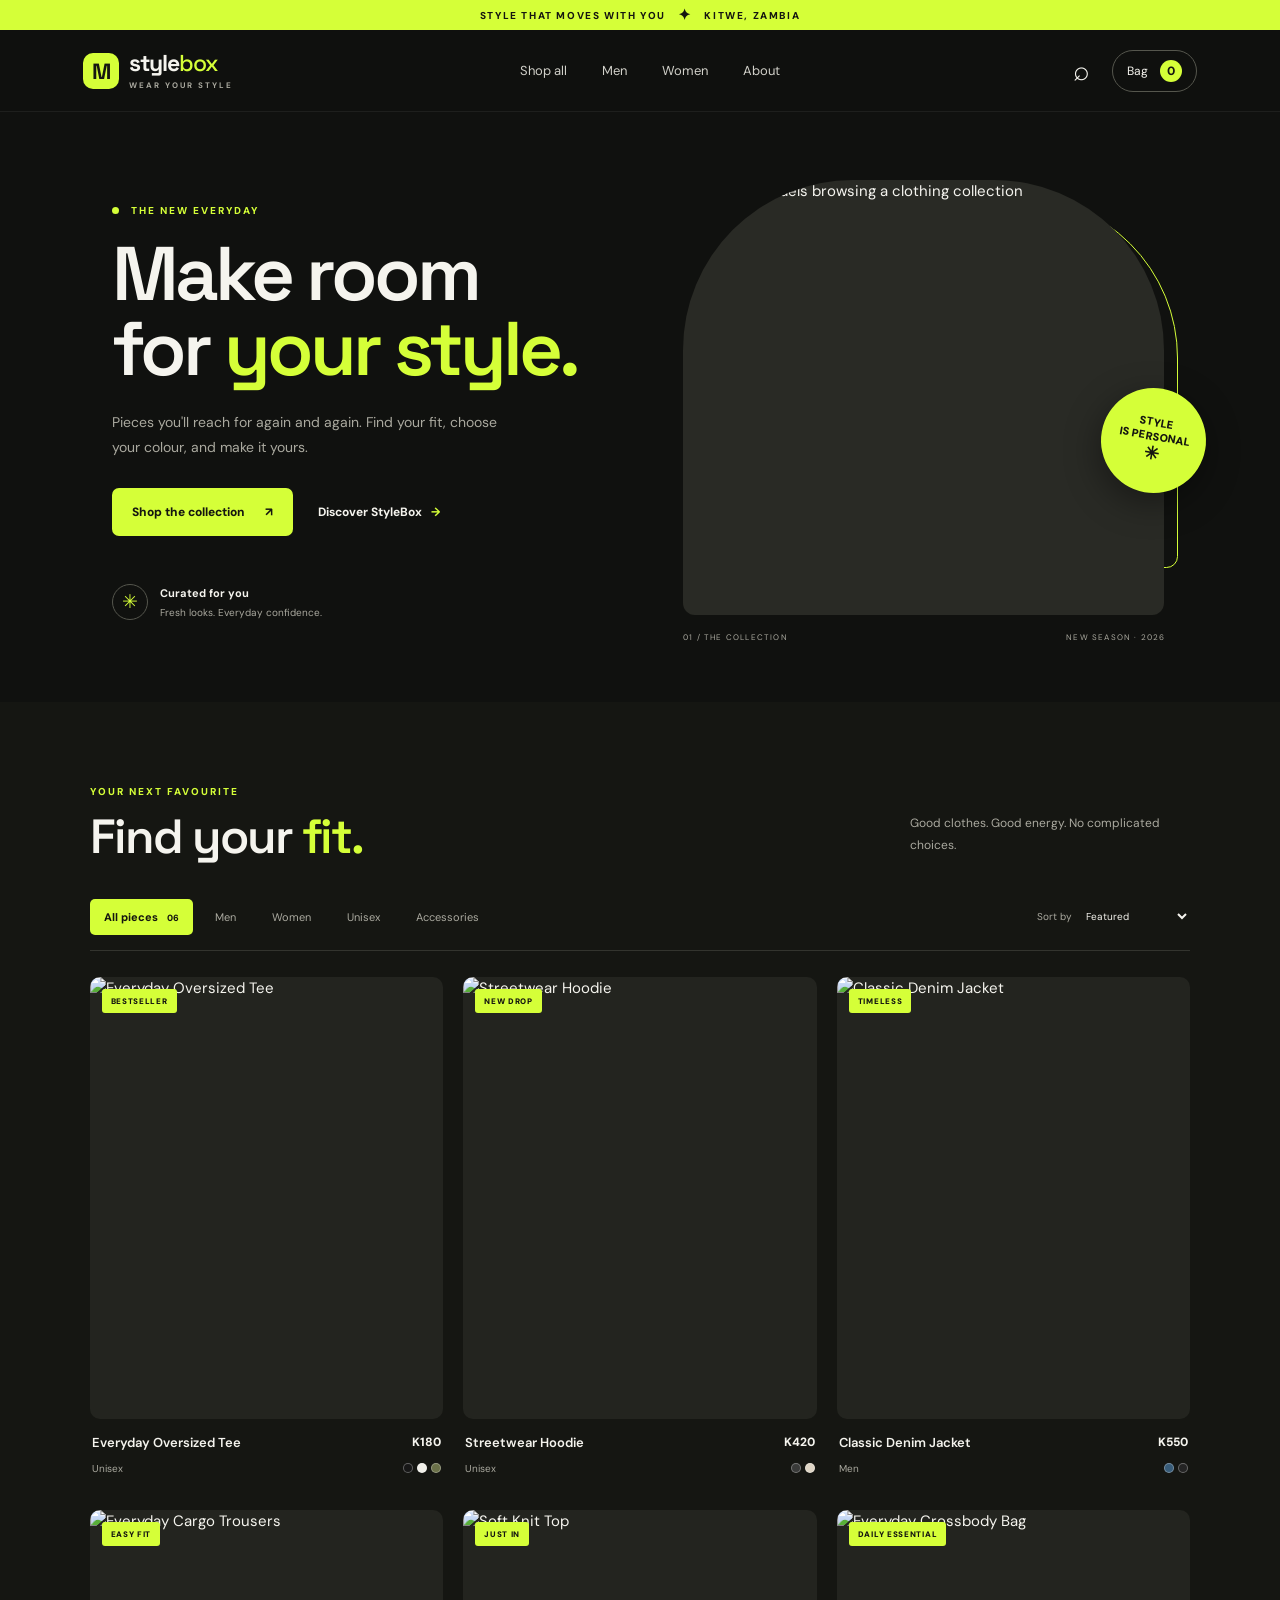
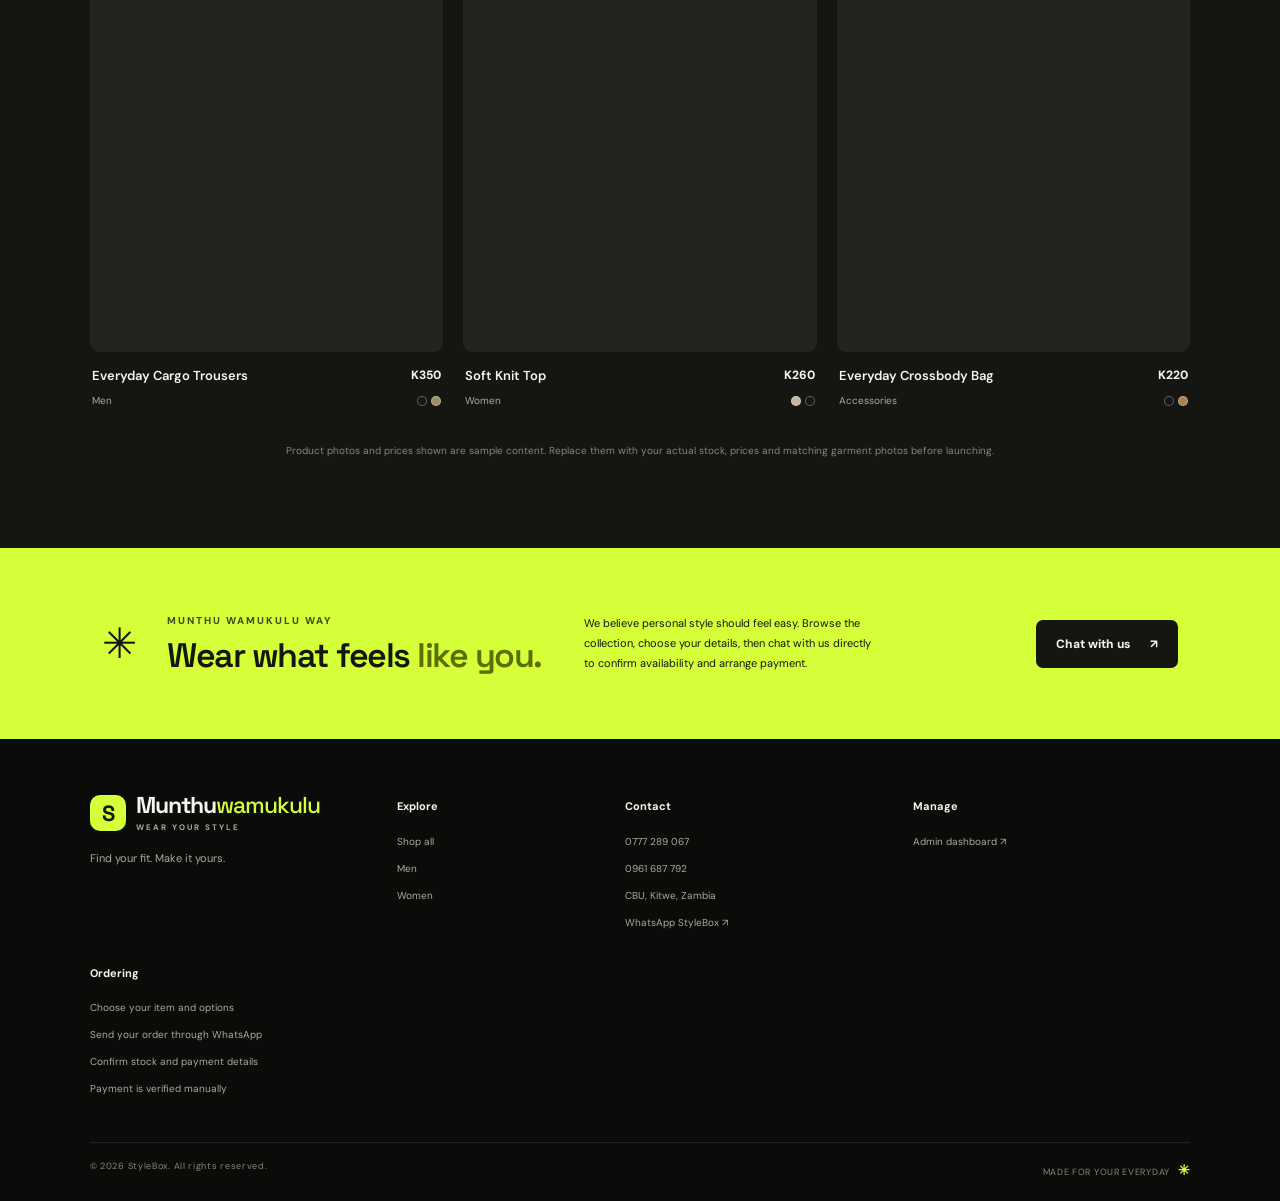
==== commit 2d3d9a01: "Update index.html" ====
--- a/index.html
+++ b/index.html
@@ -5,7 +5,7 @@
   <meta name="viewport" content="width=device-width, initial-scale=1.0" />
   <meta name="theme-color" content="#10110f" />
   <meta name="description" content="Munthu wamukulu — everyday style, carefully selected. Shop clothing in Kitwe, Zambia." />
-  <title>Munthu wamukulu| Wear Your Style</title>
+  <title>MunthuWamukulu | Wear Your Style</title>
   <link rel="preconnect" href="https://fonts.googleapis.com" />
   <link rel="preconnect" href="https://fonts.gstatic.com" crossorigin />
   <link href="https://fonts.googleapis.com/css2?family=DM+Sans:wght@400;500;600;700&family=Space+Grotesk:wght@500;600;700&display=swap" rel="stylesheet" />
@@ -14,7 +14,7 @@
 <body>
   <div class="announcement">STYLE THAT MOVES WITH YOU <span>✦</span> KITWE, ZAMBIA</div>
   <header class="site-header">
-    <a class="brand" href="#home" aria-label="StyleBox home"><span class="brand-mark">S</span><span>style<span class="brand-light">box</span><small>WEAR YOUR STYLE</small></span></a>
+    <a class="brand" href="#home" aria-label="MunthuWamukulu home"><span class="brand-mark">M</span><span>style<span class="brand-light">box</span><small>WEAR YOUR STYLE</small></span></a>
     <nav class="desktop-nav" aria-label="Main navigation">
       <a href="#shop">Shop all</a><a href="#shop" data-nav-category="Men">Men</a><a href="#shop" data-nav-category="Women">Women</a><a href="#about">About</a>
     </nav>
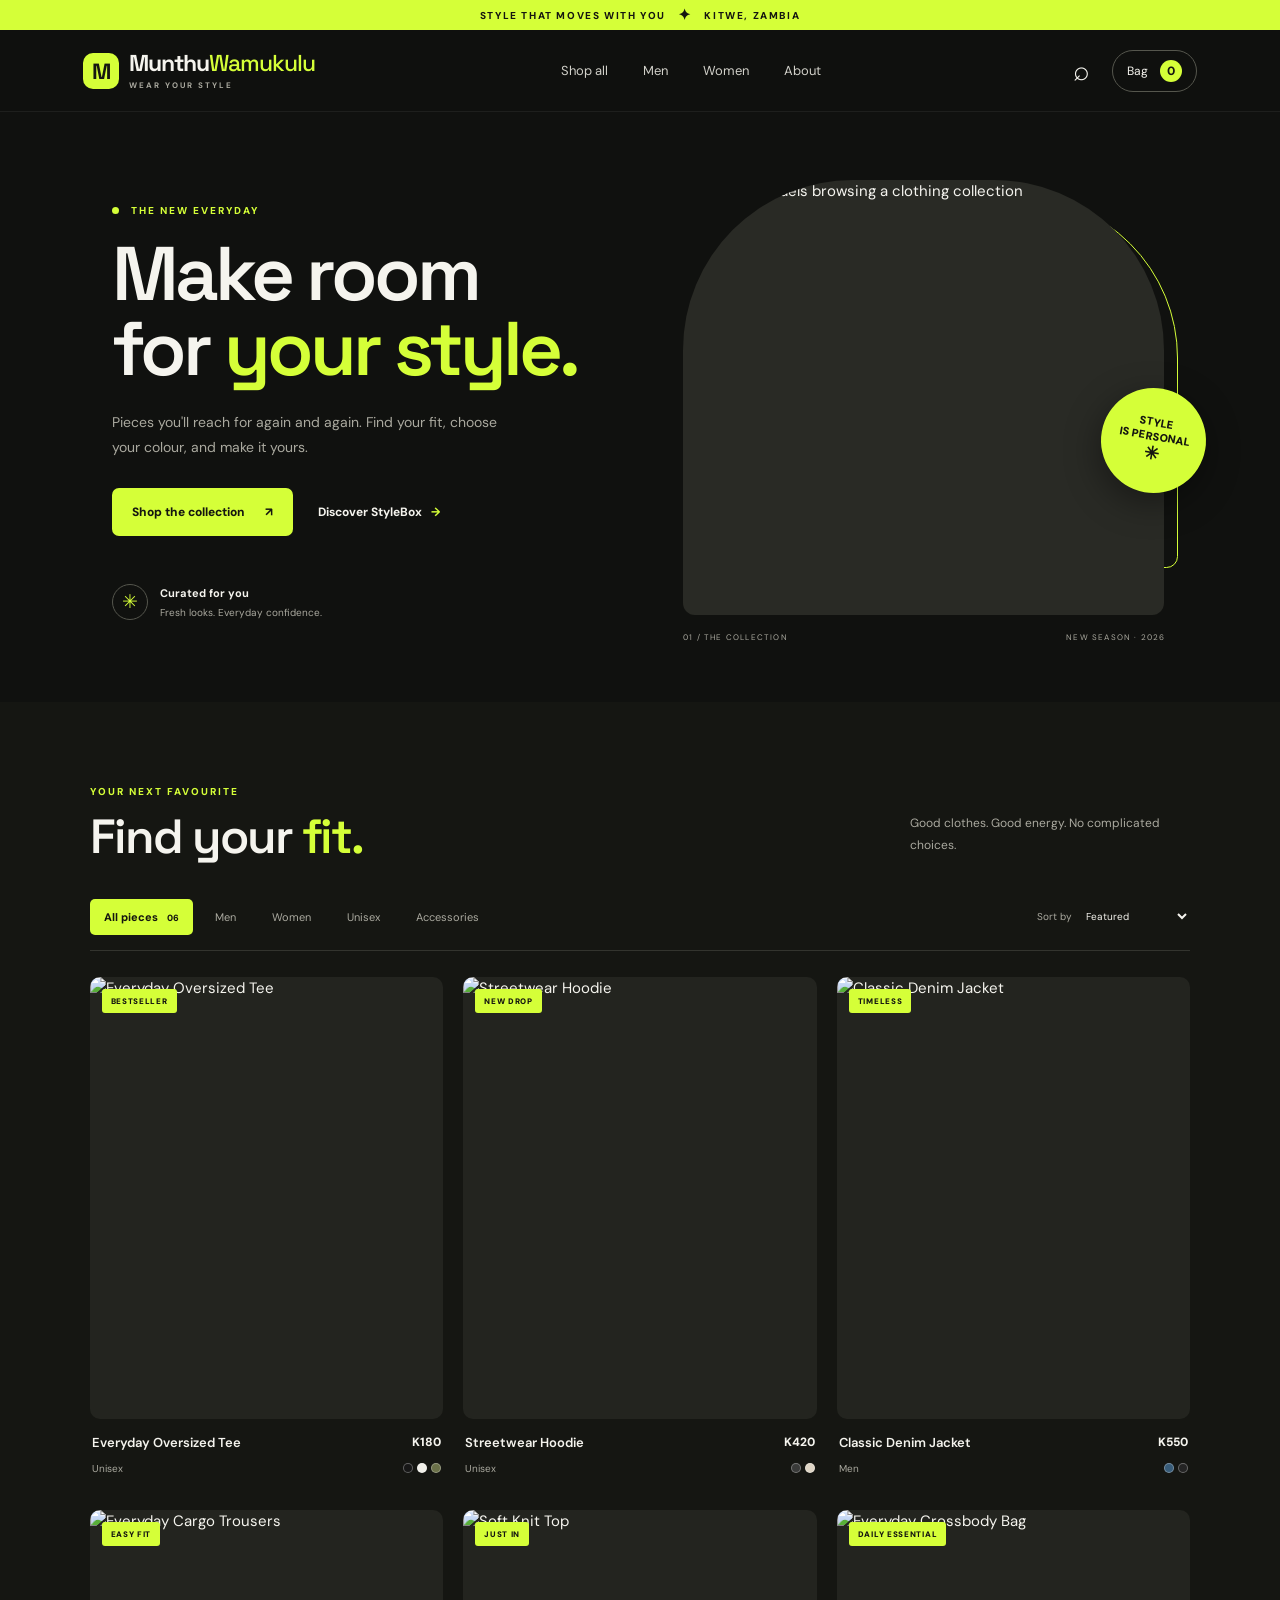
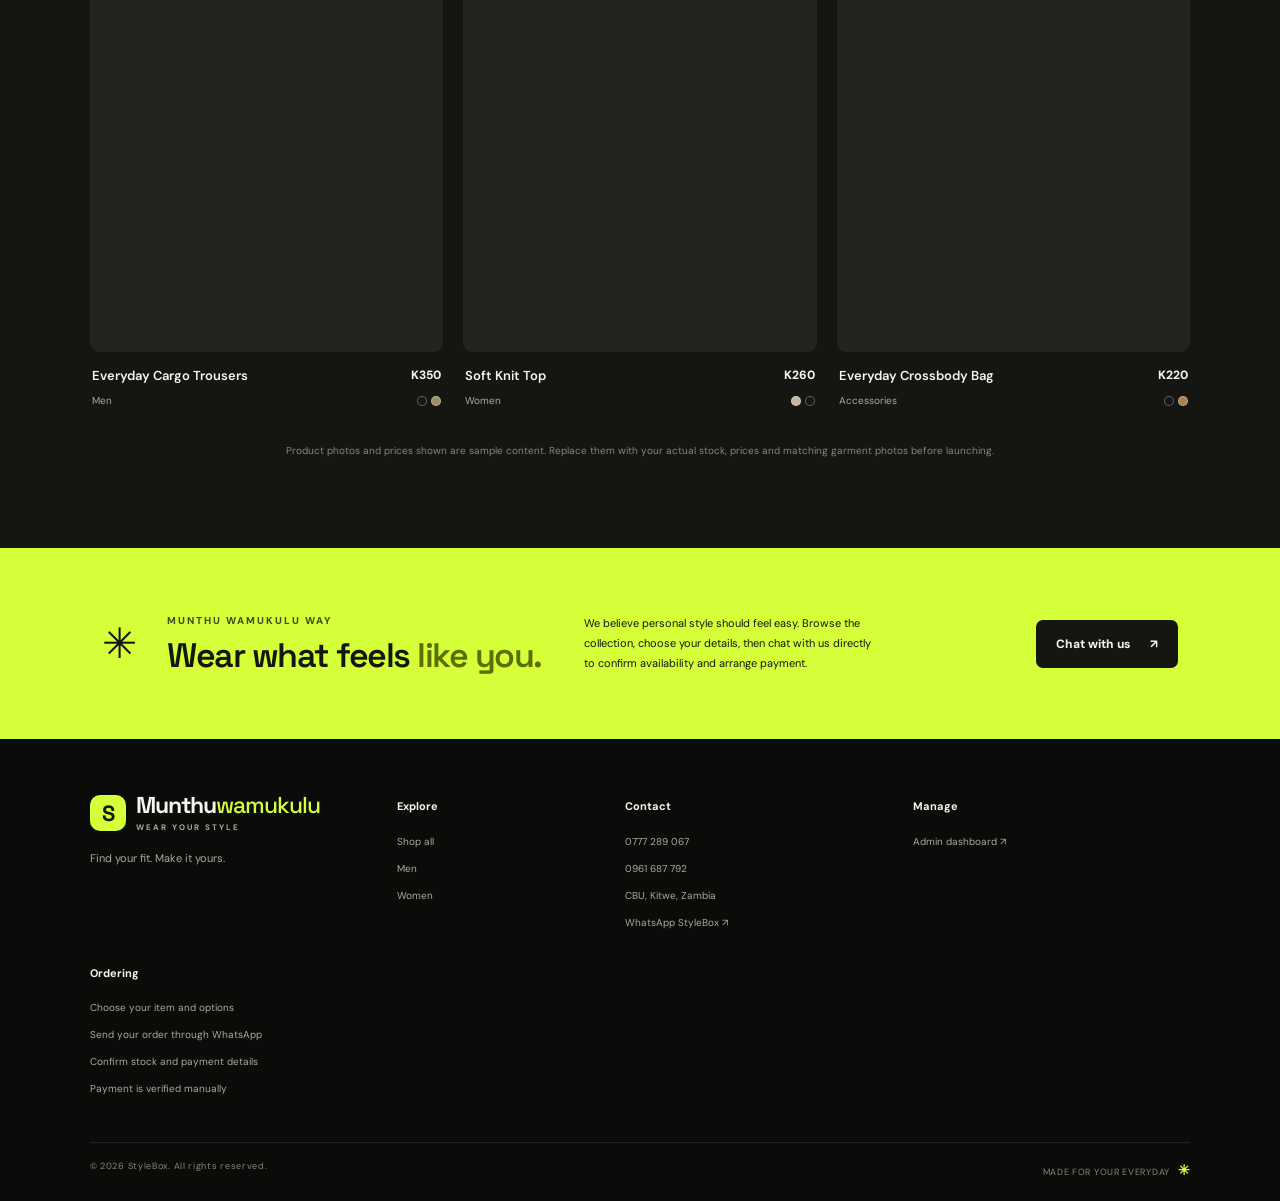
==== commit 7bcddc48: "Update brand name in header link" ====
--- a/index.html
+++ b/index.html
@@ -14,7 +14,7 @@
 <body>
   <div class="announcement">STYLE THAT MOVES WITH YOU <span>✦</span> KITWE, ZAMBIA</div>
   <header class="site-header">
-    <a class="brand" href="#home" aria-label="MunthuWamukulu home"><span class="brand-mark">M</span><span>style<span class="brand-light">box</span><small>WEAR YOUR STYLE</small></span></a>
+    <a class="brand" href="#home" aria-label="MunthuWamukulu home"><span class="brand-mark">M</span><span>Munthu<span class="brand-light">Wamukulu</span><small>WEAR YOUR STYLE</small></span></a>
     <nav class="desktop-nav" aria-label="Main navigation">
       <a href="#shop">Shop all</a><a href="#shop" data-nav-category="Men">Men</a><a href="#shop" data-nav-category="Women">Women</a><a href="#about">About</a>
     </nav>
